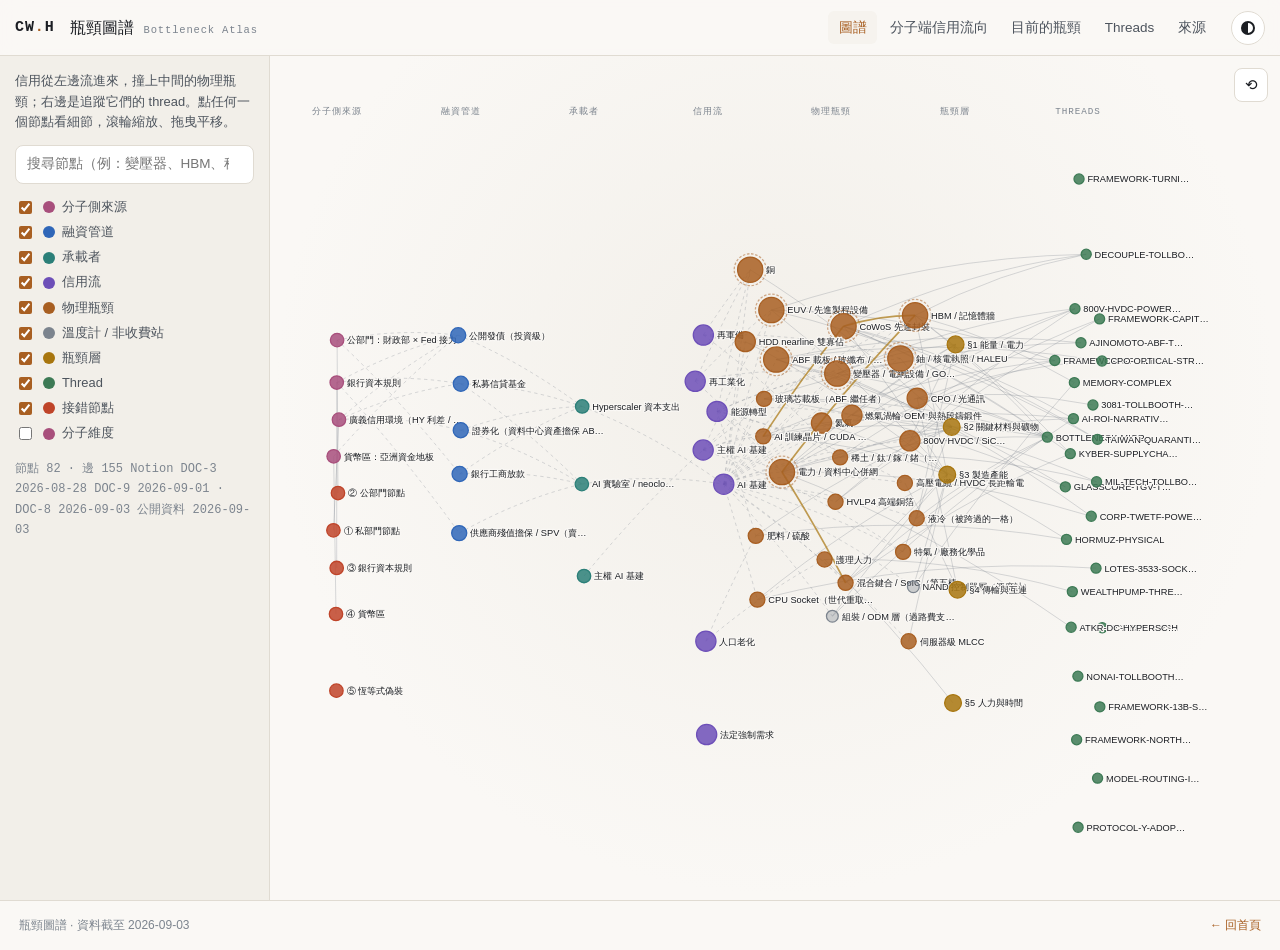
==== atlas/index.html @ 13111d44 "Add interactive bottleneck atlas built from DOC-3 / DOC-9 / DOC-8 and public data New atlas/ subpage" ====
<!DOCTYPE html>
<html lang="zh-Hant">
<head>
<meta charset="utf-8">
<meta name="viewport" content="width=device-width, initial-scale=1">
<title>瓶頸圖譜 · Chen-Wei Hsiung</title>
<meta name="description" content="物理瓶頸 × 信用流的互動圖譜：分母側的物理瓶頸、分子側的信用流向、目前卡住的環節，以及追蹤它們的 thread。資料來自個人 Notion 知識庫與 2026-09 的公開資料。">
<meta property="og:title" content="瓶頸圖譜">
<meta property="og:description" content="在信用抵達之前，先看清它會撞上哪一道牆。">
<link rel="stylesheet" href="atlas.css">
<link rel="icon" href="data:image/svg+xml,<svg xmlns='http://www.w3.org/2000/svg' viewBox='0 0 100 100'><rect width='100' height='100' rx='20' fill='%230d0f12'/><circle cx='30' cy='50' r='11' fill='%23d4884a'/><circle cx='70' cy='30' r='8' fill='%23e0603f'/><circle cx='70' cy='70' r='8' fill='%235f9e78'/><path d='M40 47l22-14M40 53l22 14' stroke='%23a7aeb8' stroke-width='4'/></svg>">
<script>
(function () {
  var r = document.documentElement;
  try {
    var t = localStorage.getItem('cwh-theme');
    if (t === 'light' || t === 'dark') r.setAttribute('data-theme', t);
  } catch (e) {}
})();
</script>
</head>
<body>

<header class="topbar">
  <a class="brand" href="../" title="回首頁">CW<span class="brand-dot">.</span>H</a>
  <span class="site-title">瓶頸圖譜 <small>Bottleneck Atlas</small></span>
  <nav class="tabs" aria-label="視圖">
    <a href="#graph" data-view="graph">圖譜</a>
    <a href="#flow" data-view="flow">分子端信用流向</a>
    <a href="#now" data-view="now">目前的瓶頸</a>
    <a href="#threads" data-view="threads">Threads</a>
    <a href="#sources" data-view="sources">來源</a>
  </nav>
  <button id="themeToggle" class="theme-toggle" type="button" aria-label="切換深淺色"><span class="theme-icon" aria-hidden="true"></span></button>
</header>

<main id="main">

  <!-- ───────── 圖譜 ───────── -->
  <section id="view-graph" class="view">
    <aside class="graph-side">
      <p class="hint">信用從左邊流進來，撞上中間的物理瓶頸；右邊是追蹤它們的 thread。點任何一個節點看細節，滾輪縮放、拖曳平移。</p>
      <label class="search"><input id="graphSearch" type="search" placeholder="搜尋節點（例：變壓器、HBM、租戶信用）" autocomplete="off"></label>
      <div class="legend" id="graphLegend"></div>
      <div class="graph-stats" id="graphStats"></div>
    </aside>
    <div class="graph-stage">
      <svg id="graphSvg" role="img" aria-label="瓶頸圖譜"></svg>
      <div class="graph-tools">
        <button type="button" id="graphReset" title="重置視角">⟲</button>
      </div>
    </div>
  </section>

  <!-- ───────── 分子端信用流向 ───────── -->
  <section id="view-flow" class="view">
    <div class="wrap">
      <header class="view-head">
        <h1>分子端：信用怎麼流到瓶頸</h1>
        <p class="lede" id="flowPrinciple"></p>
      </header>
      <div class="flow-stage">
        <svg id="flowSvg" role="img" aria-label="分子端信用流向圖"></svg>
      </div>
      <p class="fig-note">線寬依公開資料的相對規模粗略示意，不是精確金額。管道上的燈號代表系統內有沒有接上儀表：✅ 有、🟡 有序列未接、🔴 無。點節點看細節。</p>

      <h2>六段傳導鏈：閥門在租戶信用，不在產出價格</h2>
      <ol class="chain" id="flowChain"></ol>
      <p class="fig-note" id="flowChainNote"></p>

      <h2>五種「接錯節點」：儀表為什麼讀起來正常</h2>
      <div class="cards" id="flowMisnodes"></div>

      <div class="two-col">
        <div>
          <h2>可抵押性分界</h2>
          <div class="cards cards-2" id="flowFork"></div>
        </div>
        <div>
          <h2>收租端鏡像</h2>
          <div class="cards" id="flowRent"></div>
        </div>
      </div>

      <h2>四個維度的台帳</h2>
      <div class="table-wrap"><table class="tbl" id="flowDims"></table></div>

      <h2>救援管道的三道閘門</h2>
      <div class="cards cards-3" id="flowGates"></div>
      <p class="callout" id="flowGatesNote"></p>

      <div class="two-col">
        <div>
          <h2>融資側頂部：七訊號組合</h2>
          <div class="card" id="flowTopform"></div>
        </div>
        <div>
          <h2>分子側行為者自陳</h2>
          <div class="card" id="flowWarsh"></div>
          <h2>判別器象限</h2>
          <div class="card" id="flowQuadrant"></div>
        </div>
      </div>
    </div>
  </section>

  <!-- ───────── 目前的瓶頸 ───────── -->
  <section id="view-now" class="view">
    <div class="wrap">
      <header class="view-head">
        <h1>目前卡住的環節</h1>
        <p class="lede">Notion 的裁決日期與公開資料的日期分開標示。燈號讀作「碰撞流數」，不是「當前緊缺度」。</p>
      </header>
      <div class="stats" id="nowStats"></div>

      <h2>Tier 1 · 多重碰撞 + 長時鐘（每週盯）</h2>
      <div class="cards" id="nowTier1"></div>
      <h2>Tier 2 · 升溫中（月度盯）</h2>
      <div class="cards" id="nowTier2"></div>
      <h2>Tier 3 · 紅色碰撞但零覆蓋（盲區）</h2>
      <div class="cards" id="nowTier3"></div>

      <h2>瓶頸遷移接力</h2>
      <ol class="relay" id="nowRelay"></ol>
      <p class="callout" id="nowRelayRule"></p>
      <div class="two-col">
        <div>
          <h3>偵測器：雙邊交期差</h3>
          <div class="card" id="nowDetector"></div>
        </div>
        <div>
          <h3>三種型別</h3>
          <div class="cards" id="nowTypes"></div>
        </div>
      </div>
      <h3>偵測器讀不到的六個具名盲區</h3>
      <div class="cards cards-3" id="nowBlind"></div>

      <h2>信用流 × 瓶頸層碰撞矩陣</h2>
      <div class="table-wrap"><table class="tbl matrix" id="nowMatrix"></table></div>
      <p class="fig-note" id="nowMatrixNote"></p>

      <h2>系統自身的量測瓶頸</h2>
      <p class="lede">分母側追的是「什麼印不出來」；這一段是「什麼量不到」。</p>
      <div class="cards" id="nowGaps"></div>
    </div>
  </section>

  <!-- ───────── Threads ───────── -->
  <section id="view-threads" class="view">
    <div class="wrap">
      <header class="view-head">
        <h1>Threads · 一條線一頁</h1>
        <p class="lede">DOC-8 登記簿：每條 thread 一列，含領域、關鍵字、一句摘要與它掛住的瓶頸節點。摘要已去除任何持倉與價位。</p>
      </header>
      <label class="search"><input id="threadSearch" type="search" placeholder="篩選 thread（名稱、領域、關鍵字）" autocomplete="off"></label>
      <div class="thread-list" id="threadList"></div>
    </div>
  </section>

  <!-- ───────── 來源 ───────── -->
  <section id="view-sources" class="view">
    <div class="wrap">
      <header class="view-head">
        <h1>來源與邊界</h1>
        <p class="lede" id="sourcesLede"></p>
      </header>
      <h2>Notion 知識庫（非公開）</h2>
      <ul class="plain" id="sourcesNotion"></ul>
      <h2>公開資料（2026-09-03 檢索）</h2>
      <ul class="plain" id="sourcesPublic"></ul>
      <h2>刻意排除</h2>
      <ul class="plain">
        <li>任何持倉、部位比例、股數、金額與帳戶結構。</li>
        <li>任何進場價位、觸發價與買賣動作。</li>
        <li>任何即時市場判讀或投資建議。本站只描述機制與量測。</li>
      </ul>
    </div>
  </section>

</main>

<aside id="panel" class="panel" aria-live="polite" hidden>
  <button type="button" class="panel-close" id="panelClose" aria-label="關閉">×</button>
  <div class="panel-body" id="panelBody"></div>
</aside>

<footer class="foot">
  <span>瓶頸圖譜 · 資料截至 <span id="asOf"></span></span>
  <a href="../">← 回首頁</a>
</footer>

<script src="data.js"></script>
<script src="atlas.js"></script>
</body>
</html>
---- atlas/atlas.css ----
/* 瓶頸圖譜 — 與主站共用同一組色彩代號（深色預設，淺色覆寫）。無外部相依。 */
:root {
  --bg:#0d0f12; --bg-alt:#111419; --surface:#171b21; --surface-2:#1d222a;
  --line:#262c35; --line-soft:#1f242c; --text:#e9e6e0; --text-dim:#a7aeb8; --text-mute:#737b86;
  --accent:#d4884a; --accent-dim:#8a5a30; --hot:#e0603f; --warn:#d9a441; --ok:#5f9e78;
  --blue:#5b8dd6; --violet:#9b7bd6; --teal:#4fa8a0; --pink:#c96b9c;
  --serif:"Iowan Old Style","Palatino Linotype",Palatino,Georgia,"Songti TC","Noto Serif CJK TC","PingFang TC",serif;
  --sans:-apple-system,BlinkMacSystemFont,"Segoe UI","Helvetica Neue","PingFang TC","Noto Sans CJK TC","Microsoft JhengHei",sans-serif;
  --mono:ui-monospace,SFMono-Regular,"SF Mono",Menlo,Consolas,monospace;
  --top:56px;
}
:root[data-theme="light"] {
  --bg:#faf8f5; --bg-alt:#f2efe9; --surface:#ffffff; --surface-2:#f6f3ee;
  --line:#e0dbd2; --line-soft:#e9e5dd; --text:#1b1e23; --text-dim:#4d545d; --text-mute:#7c848e;
  --accent:#a85f22; --accent-dim:#c99a6d; --hot:#bf4429; --warn:#a8760f; --ok:#3d7a55;
  --blue:#2f66b8; --violet:#6d4fb8; --teal:#2b7f78; --pink:#a84f7c;
}
@media (prefers-color-scheme: light) {
  :root:not([data-theme="dark"]) {
    --bg:#faf8f5; --bg-alt:#f2efe9; --surface:#ffffff; --surface-2:#f6f3ee;
    --line:#e0dbd2; --line-soft:#e9e5dd; --text:#1b1e23; --text-dim:#4d545d; --text-mute:#7c848e;
    --accent:#a85f22; --accent-dim:#c99a6d; --hot:#bf4429; --warn:#a8760f; --ok:#3d7a55;
    --blue:#2f66b8; --violet:#6d4fb8; --teal:#2b7f78; --pink:#a84f7c;
  }
}

* { box-sizing:border-box; }
html, body { margin:0; background:var(--bg); color:var(--text); font-family:var(--sans); font-size:15px; line-height:1.6; }
a { color:var(--accent); text-decoration:none; }
a:hover { text-decoration:underline; }
h1, h2, h3 { font-family:var(--serif); font-weight:600; letter-spacing:.01em; margin:0; }
h1 { font-size:1.7rem; }
h2 { font-size:1.25rem; margin-top:2.2rem; margin-bottom:.8rem; padding-bottom:.35rem; border-bottom:1px solid var(--line); }
h3 { font-size:1.05rem; margin-top:1.4rem; margin-bottom:.6rem; }
small { color:var(--text-mute); }
code { font-family:var(--mono); font-size:.85em; color:var(--text-dim); }

/* ───────── 頂欄 ───────── */
.topbar { position:sticky; top:0; z-index:30; height:var(--top); display:flex; align-items:center; gap:1rem; padding:0 1rem;
  background:color-mix(in srgb, var(--bg) 88%, transparent); backdrop-filter:blur(10px); border-bottom:1px solid var(--line); }
.brand { font-family:var(--mono); font-weight:700; letter-spacing:.06em; color:var(--text); }
.brand-dot { color:var(--accent); }
.site-title { font-family:var(--serif); font-size:1.05rem; white-space:nowrap; }
.site-title small { margin-left:.4rem; font-family:var(--mono); font-size:.7rem; letter-spacing:.08em; }
.tabs { display:flex; gap:.15rem; margin-left:auto; overflow-x:auto; }
.tabs a { padding:.35rem .7rem; border-radius:6px; color:var(--text-dim); font-size:.9rem; white-space:nowrap; }
.tabs a:hover { color:var(--text); text-decoration:none; background:var(--surface); }
.tabs a.active { color:var(--accent); background:var(--surface-2); }
.theme-toggle { width:34px; height:34px; border-radius:50%; border:1px solid var(--line); background:var(--surface); cursor:pointer; display:grid; place-items:center; }
.theme-icon { width:14px; height:14px; border-radius:50%; background:linear-gradient(90deg, var(--text) 50%, transparent 50%); border:2px solid var(--text); }

/* ───────── 視圖 ───────── */
.view { display:none; }
.view.active { display:block; }
.wrap { max-width:1120px; margin:0 auto; padding:2rem 1.25rem 4rem; }
.view-head { margin-bottom:1.2rem; }
.lede { color:var(--text-dim); max-width:70ch; margin:.5rem 0 0; }
.hint { color:var(--text-dim); font-size:.86rem; margin:0 0 .8rem; }
.fig-note { color:var(--text-mute); font-size:.82rem; margin:.5rem 0 0; }
.callout { border-left:3px solid var(--accent); background:var(--surface); padding:.7rem 1rem; border-radius:0 8px 8px 0; color:var(--text-dim); font-size:.92rem; }
.two-col { display:grid; grid-template-columns:1fr 1fr; gap:1.5rem; }
@media (max-width: 860px) { .two-col { grid-template-columns:1fr; } }

/* ───────── 圖譜 ───────── */
#view-graph.active { display:grid; grid-template-columns:270px 1fr; height:calc(100vh - var(--top)); }
.graph-side { border-right:1px solid var(--line); padding:1rem; overflow:auto; background:var(--bg-alt); }
.graph-stage { position:relative; overflow:hidden; background:radial-gradient(ellipse at 50% 40%, var(--bg-alt), var(--bg) 70%); }
#graphSvg { width:100%; height:100%; display:block; cursor:grab; }
#graphSvg.dragging { cursor:grabbing; }
.graph-tools { position:absolute; right:.8rem; top:.8rem; display:flex; gap:.4rem; }
.graph-tools button { width:34px; height:34px; border-radius:8px; border:1px solid var(--line); background:var(--surface); color:var(--text); cursor:pointer; font-size:1rem; }
.search { display:block; margin-bottom:.9rem; }
.search input { width:100%; padding:.5rem .7rem; border-radius:8px; border:1px solid var(--line); background:var(--surface); color:var(--text); font:inherit; font-size:.9rem; }
.legend { display:flex; flex-direction:column; gap:.3rem; margin-bottom:1rem; }
.legend label { display:flex; align-items:center; gap:.5rem; font-size:.86rem; color:var(--text-dim); cursor:pointer; }
.legend input { accent-color:var(--accent); }
.legend .sw { width:12px; height:12px; border-radius:50%; flex:none; }
.graph-stats { font-size:.8rem; color:var(--text-mute); font-family:var(--mono); line-height:1.7; }
@media (max-width: 860px) {
  #view-graph.active { grid-template-columns:1fr; grid-template-rows:auto 1fr; height:auto; }
  .graph-side { border-right:0; border-bottom:1px solid var(--line); }
  .graph-stage { height:70vh; }
  .legend { flex-direction:row; flex-wrap:wrap; gap:.4rem .9rem; }
}

/* SVG 節點樣式 */
.gnode { cursor:pointer; }
.gnode circle { stroke-width:1.5; transition:opacity .2s; }
.gnode text { font-family:var(--sans); font-size:11px; fill:var(--text); paint-order:stroke; stroke:var(--bg); stroke-width:3px; stroke-linejoin:round; pointer-events:none; }
.gnode.dim { opacity:.14; }
.gnode.hit circle { stroke:var(--text); stroke-width:3; }
.gnode.selected circle { stroke:var(--text); stroke-width:3.5; }
.gedge { stroke:var(--text-mute); stroke-opacity:.35; fill:none; transition:stroke-opacity .2s; }
.gedge.dim { stroke-opacity:.05; }
.gedge.hot { stroke:var(--accent); stroke-opacity:.9; }
.gedge.flow { stroke-dasharray:4 4; }
.gedge.migrate { stroke:var(--warn); stroke-opacity:.7; stroke-width:2; }
.gcol-label { font-family:var(--mono); font-size:11px; letter-spacing:.1em; fill:var(--text-mute); text-anchor:middle; }

/* ───────── 流向圖 ───────── */
.flow-stage { background:var(--bg-alt); border:1px solid var(--line); border-radius:12px; overflow-x:auto; }
#flowSvg { display:block; width:100%; min-width:960px; height:auto; }
.fnode { cursor:pointer; }
.fnode rect { fill:var(--surface); stroke:var(--line); stroke-width:1.2; rx:8; }
.fnode:hover rect, .fnode.selected rect { stroke:var(--accent); stroke-width:2; }
.fnode text { font-family:var(--sans); font-size:12px; fill:var(--text); pointer-events:none; }
.fnode .sub { font-size:10px; fill:var(--text-mute); }
.flink { fill:none; stroke:var(--accent); stroke-opacity:.28; }
.flink.pipe { stroke:var(--blue); }
.flink.tenant { stroke:var(--teal); }
.flink.fork { stroke:var(--accent); }
.flink.dead { stroke:var(--text-mute); stroke-dasharray:5 5; stroke-opacity:.5; }
.fcol { font-family:var(--mono); font-size:11px; letter-spacing:.1em; fill:var(--text-mute); }
.fbadge { font-size:11px; }
.fmis { font-family:var(--mono); font-size:11px; fill:var(--hot); font-weight:700; }

.chain { display:grid; grid-template-columns:repeat(6, 1fr); gap:.5rem; list-style:none; padding:0; margin:0; counter-reset:c; }
.chain li { background:var(--surface); border:1px solid var(--line); border-radius:10px; padding:.7rem .8rem; font-size:.86rem; position:relative; }
.chain li .n { font-family:var(--mono); color:var(--text-mute); font-size:.75rem; display:block; }
.chain li.blind { border-style:dashed; color:var(--text-dim); }
.chain li.blind::after { content:'看不見'; position:absolute; top:.5rem; right:.6rem; font-size:.7rem; color:var(--hot); font-family:var(--mono); }
.chain li.valve { border-color:var(--hot); }
.chain li.valve .n::after { content:' 閥門'; color:var(--hot); }
@media (max-width: 860px) { .chain { grid-template-columns:repeat(2,1fr); } }

/* ───────── 卡片 ───────── */
.cards { display:grid; grid-template-columns:repeat(auto-fill, minmax(300px, 1fr)); gap:.9rem; }
.cards-2 { grid-template-columns:repeat(auto-fill, minmax(240px, 1fr)); }
.cards-3 { grid-template-columns:repeat(auto-fill, minmax(260px, 1fr)); }
.card { background:var(--surface); border:1px solid var(--line); border-radius:12px; padding:.95rem 1.05rem; font-size:.9rem; }
.card.clickable { cursor:pointer; transition:border-color .15s, transform .15s; }
.card.clickable:hover { border-color:var(--accent); transform:translateY(-1px); }
.card h4 { margin:0 0 .35rem; font-family:var(--serif); font-size:1.02rem; font-weight:600; }
.card p { margin:.35rem 0; color:var(--text-dim); }
.card .meta { display:flex; flex-wrap:wrap; gap:.35rem; margin:.4rem 0; }
.card .tag, .badge { display:inline-block; padding:.1rem .5rem; border-radius:999px; font-size:.74rem; border:1px solid var(--line); color:var(--text-dim); background:var(--bg-alt); white-space:nowrap; }
.badge.t1 { border-color:var(--hot); color:var(--hot); }
.badge.t2 { border-color:var(--warn); color:var(--warn); }
.badge.t3 { border-color:var(--text-mute); }
.badge.acc { border-color:var(--accent); color:var(--accent); }
.badge.ok { border-color:var(--ok); color:var(--ok); }
.reading { border-left:3px solid var(--line); padding:.35rem .7rem; margin:.45rem 0; font-size:.86rem; }
.reading.notion { border-color:var(--violet); }
.reading.public { border-color:var(--ok); }
.reading .src { display:block; font-size:.76rem; color:var(--text-mute); font-family:var(--mono); margin-top:.2rem; }
.stats { display:grid; grid-template-columns:repeat(auto-fit, minmax(190px,1fr)); gap:.8rem; margin:1rem 0 .5rem; }
.stat { background:var(--surface); border:1px solid var(--line); border-radius:12px; padding:.8rem 1rem; }
.stat .n { font-family:var(--serif); font-size:1.5rem; color:var(--accent); }
.stat .l { font-size:.8rem; color:var(--text-dim); }
.stat .d { font-size:.72rem; color:var(--text-mute); font-family:var(--mono); }

/* 接力 */
.relay { list-style:none; padding:0; margin:0; display:grid; grid-template-columns:repeat(5,1fr); gap:.5rem; }
.relay li { background:var(--surface); border:1px solid var(--line); border-radius:10px; padding:.7rem .8rem; font-size:.86rem; cursor:pointer; position:relative; }
.relay li .y { font-family:var(--mono); font-size:.75rem; color:var(--text-mute); }
.relay li .s { display:inline-block; margin-top:.3rem; font-size:.72rem; padding:.05rem .45rem; border-radius:999px; border:1px solid var(--line); }
.relay li.done .s { color:var(--ok); border-color:var(--ok); }
.relay li.live .s { color:var(--hot); border-color:var(--hot); }
.relay li.open { border-style:dashed; }
.relay li.open .s { color:var(--warn); border-color:var(--warn); }
.relay li:hover { border-color:var(--accent); }
@media (max-width: 860px) { .relay { grid-template-columns:repeat(2,1fr); } }

/* 表格 */
.table-wrap { overflow-x:auto; border:1px solid var(--line); border-radius:12px; }
.tbl { border-collapse:collapse; width:100%; font-size:.86rem; }
.tbl th, .tbl td { padding:.5rem .7rem; border-bottom:1px solid var(--line-soft); text-align:left; vertical-align:top; }
.tbl th { background:var(--surface-2); font-weight:600; font-size:.8rem; color:var(--text-dim); white-space:nowrap; }
.tbl tr:last-child td { border-bottom:0; }
.matrix td { white-space:nowrap; }
.matrix td.row-head { font-weight:600; color:var(--text); }

/* thread 列表 */
.thread-list { display:flex; flex-direction:column; gap:.6rem; margin-top:1rem; }
.thread { background:var(--surface); border:1px solid var(--line); border-radius:12px; padding:.8rem 1rem; cursor:pointer; }
.thread:hover { border-color:var(--accent); }
.thread .name { font-family:var(--mono); font-size:.86rem; color:var(--accent); }
.thread .status { font-size:.78rem; color:var(--text-dim); margin-left:.5rem; }
.thread .sum { color:var(--text-dim); font-size:.88rem; margin:.35rem 0 .3rem; }
.thread .kw { display:flex; flex-wrap:wrap; gap:.3rem; }
.thread .kw span { font-size:.72rem; padding:.05rem .45rem; border-radius:999px; background:var(--bg-alt); border:1px solid var(--line-soft); color:var(--text-mute); }
.plain { padding-left:1.2rem; color:var(--text-dim); }
.plain li { margin:.3rem 0; }

/* ───────── 側欄 ───────── */
.panel { position:fixed; top:var(--top); right:0; bottom:0; width:min(420px, 100%); background:var(--surface); border-left:1px solid var(--line);
  box-shadow:-12px 0 30px rgba(0,0,0,.25); z-index:25; overflow:auto; transform:translateX(0); }
.panel[hidden] { display:none; }
.panel-close { position:sticky; top:.5rem; float:right; margin:.5rem .5rem 0 0; width:32px; height:32px; border-radius:50%; border:1px solid var(--line); background:var(--surface-2); color:var(--text); cursor:pointer; font-size:1.1rem; z-index:2; }
.panel-body { padding:1rem 1.2rem 2rem; font-size:.9rem; }
.panel-body h3 { font-size:1.2rem; margin:.4rem 0 .5rem; }
.panel-body .type { font-family:var(--mono); font-size:.72rem; letter-spacing:.1em; color:var(--text-mute); text-transform:uppercase; }
.panel-body p { color:var(--text-dim); margin:.45rem 0; }
.panel-body .kv { display:grid; grid-template-columns:5.5em 1fr; gap:.25rem .6rem; margin:.6rem 0; font-size:.86rem; }
.panel-body .kv dt { color:var(--text-mute); }
.panel-body .kv dd { margin:0; }
.panel-body h5 { margin:.9rem 0 .3rem; font-size:.8rem; letter-spacing:.08em; color:var(--text-mute); text-transform:uppercase; font-family:var(--mono); }
.chips { display:flex; flex-wrap:wrap; gap:.35rem; }
.chip { font-size:.78rem; padding:.15rem .55rem; border-radius:999px; border:1px solid var(--line); background:var(--bg-alt); color:var(--text); cursor:pointer; }
.chip:hover { border-color:var(--accent); color:var(--accent); }
.panel-body table { width:100%; border-collapse:collapse; font-size:.82rem; }
.panel-body td { padding:.3rem .4rem; border-bottom:1px solid var(--line-soft); vertical-align:top; }
.panel-body td:first-child { font-weight:600; white-space:nowrap; }
.notion-ref { font-family:var(--mono); font-size:.74rem; color:var(--text-mute); margin-top:1rem; }

/* 頁尾 */
.foot { display:flex; justify-content:space-between; padding:1rem 1.25rem; border-top:1px solid var(--line); color:var(--text-mute); font-size:.8rem; }
#view-graph.active ~ .foot { display:none; }
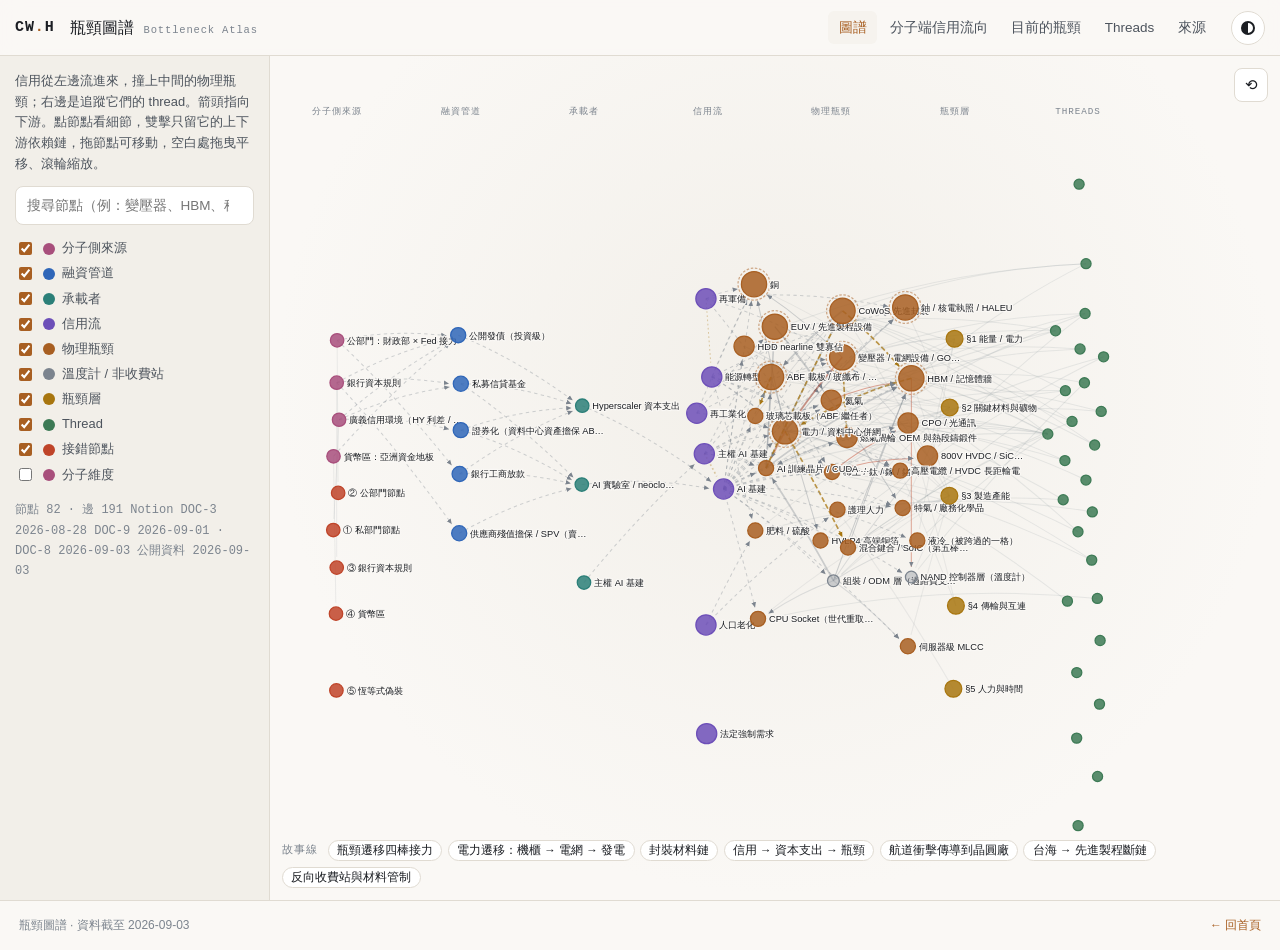
==== commit a4a03491: "Typed directed edges, dependency-chain focus, story lines and per-fact sources Data layer (atlas/dat" ====
--- a/atlas/index.html
+++ b/atlas/index.html
@@ -39,7 +39,7 @@
   <!-- ───────── 圖譜 ───────── -->
   <section id="view-graph" class="view">
     <aside class="graph-side">
-      <p class="hint">信用從左邊流進來，撞上中間的物理瓶頸；右邊是追蹤它們的 thread。點任何一個節點看細節，滾輪縮放、拖曳平移。</p>
+      <p class="hint">信用從左邊流進來，撞上中間的物理瓶頸；右邊是追蹤它們的 thread。箭頭指向下游。點節點看細節，雙擊只留它的上下游依賴鏈，拖節點可移動，空白處拖曳平移、滾輪縮放。</p>
       <label class="search"><input id="graphSearch" type="search" placeholder="搜尋節點（例：變壓器、HBM、租戶信用）" autocomplete="off"></label>
       <div class="legend" id="graphLegend"></div>
       <div class="graph-stats" id="graphStats"></div>
@@ -47,8 +47,11 @@
     <div class="graph-stage">
       <svg id="graphSvg" role="img" aria-label="瓶頸圖譜"></svg>
       <div class="graph-tools">
+        <span class="graph-mode" id="graphMode"></span>
+        <button type="button" id="graphExit" title="返回全圖" hidden>← 全圖</button>
         <button type="button" id="graphReset" title="重置視角">⟲</button>
       </div>
+      <div class="storybar" id="storyBar"></div>
     </div>
   </section>
 
--- a/atlas/atlas.css
+++ b/atlas/atlas.css
@@ -84,17 +84,28 @@
 }
 
 /* SVG 節點樣式 */
-.gnode { cursor:pointer; }
+.gnode { cursor:grab; }
+.gnode.drag { cursor:grabbing; }
+.gnode.drag circle { stroke:var(--text); stroke-width:3; }
 .gnode circle { stroke-width:1.5; transition:opacity .2s; }
 .gnode text { font-family:var(--sans); font-size:11px; fill:var(--text); paint-order:stroke; stroke:var(--bg); stroke-width:3px; stroke-linejoin:round; pointer-events:none; }
 .gnode.dim { opacity:.14; }
 .gnode.hit circle { stroke:var(--text); stroke-width:3; }
 .gnode.selected circle { stroke:var(--text); stroke-width:3.5; }
-.gedge { stroke:var(--text-mute); stroke-opacity:.35; fill:none; transition:stroke-opacity .2s; }
+.gedge { stroke:var(--text-mute); stroke-opacity:.35; fill:none; transition:stroke-opacity .2s; stroke-width:1.2; }
+.gedge.s-high { stroke-width:2; }
+.gedge.s-low { stroke-opacity:.22; }
+.gedge.constrains { stroke:var(--hot); stroke-opacity:.45; }
+.gedge.competes_with { stroke:var(--warn); stroke-dasharray:2 3; }
+.gedge.migrates_to { stroke:var(--warn); stroke-dasharray:6 3; stroke-width:2; stroke-opacity:.75; }
+.gedge.collides, .gedge.funds, .gedge.spends { stroke-dasharray:4 4; }
+.gedge.tracks { stroke-opacity:.15; }
+.gedge.contains { stroke-opacity:.12; }
+.gedge.hidden, .gnode.hidden, .gcols.hidden { display:none; }
+.gnode.t-thread text { opacity:0; transition:opacity .15s; }
+.gnode.t-thread:hover text, .gnode.t-thread.selected text, .gnode.t-thread.near text, .gnode.t-thread.hit text { opacity:1; }
 .gedge.dim { stroke-opacity:.05; }
 .gedge.hot { stroke:var(--accent); stroke-opacity:.9; }
-.gedge.flow { stroke-dasharray:4 4; }
-.gedge.migrate { stroke:var(--warn); stroke-opacity:.7; stroke-width:2; }
 .gcol-label { font-family:var(--mono); font-size:11px; letter-spacing:.1em; fill:var(--text-mute); text-anchor:middle; }
 
 /* ───────── 流向圖 ───────── */
@@ -206,3 +217,33 @@
 /* 頁尾 */
 .foot { display:flex; justify-content:space-between; padding:1rem 1.25rem; border-top:1px solid var(--line); color:var(--text-mute); font-size:.8rem; }
 #view-graph.active ~ .foot { display:none; }
+
+/* 圖譜模式列與故事線 */
+.graph-mode { align-self:center; font-family:var(--mono); font-size:.75rem; color:var(--accent); background:var(--surface); border:1px solid var(--line); border-radius:8px; padding:.35rem .6rem; max-width:40vw; overflow:hidden; text-overflow:ellipsis; white-space:nowrap; }
+.graph-mode:empty { display:none; }
+.graph-tools button#graphExit { width:auto; padding:0 .7rem; font-size:.85rem; }
+.storybar { position:absolute; left:.8rem; right:.8rem; bottom:.8rem; display:flex; flex-wrap:wrap; align-items:center; gap:.35rem; pointer-events:none; }
+.storybar > * { pointer-events:auto; }
+.storybar .story-label { font-family:var(--mono); font-size:.7rem; letter-spacing:.1em; color:var(--text-mute); margin-right:.3rem; }
+.storybar .chip { background:var(--surface); font-family:inherit; }
+.storybar .chip.active { background:var(--accent); color:var(--bg); border-color:var(--accent); }
+.btn-row { display:flex; gap:.5rem; flex-wrap:wrap; margin:.5rem 0 .8rem; }
+.btn-focus { display:inline-block; padding:.45rem .9rem; border-radius:8px; border:1px solid var(--accent); background:var(--accent); color:var(--bg); font:inherit; font-size:.85rem; font-weight:600; cursor:pointer; margin:.4rem 0 .6rem; }
+.btn-focus.ghost { background:transparent; color:var(--accent); }
+.btn-focus:hover { filter:brightness(1.08); }
+.rels { list-style:none; padding:0; margin:.2rem 0 .6rem; display:flex; flex-direction:column; gap:.35rem; }
+.rels li { font-size:.84rem; line-height:1.5; }
+.rels .rel { font-family:var(--mono); font-size:.7rem; letter-spacing:.08em; color:var(--accent); border:1px solid var(--line); border-radius:4px; padding:.05rem .35rem; margin-right:.25rem; }
+.rels .rel.hop { color:var(--text-mute); }
+.rels .why { display:block; color:var(--text-dim); font-size:.8rem; margin-top:.1rem; padding-left:.2rem; }
+.facts { list-style:none; padding:0; margin:.2rem 0 .6rem; display:flex; flex-direction:column; gap:.45rem; }
+.facts li { font-size:.84rem; line-height:1.5; border-left:3px solid var(--ok); padding:.2rem .7rem; }
+.facts li b { color:var(--text); font-variant-numeric:tabular-nums; }
+.facts .src { display:block; font-family:var(--mono); font-size:.72rem; color:var(--text-mute); margin-top:.15rem; }
+.story-steps { padding-left:1.4rem; margin:.3rem 0; display:flex; flex-direction:column; gap:.35rem; font-size:.86rem; }
+/* 側欄開啟時，圖譜的工具列與故事線列往左讓位 */
+body:has(#panel:not([hidden])) .graph-tools { right: calc(min(420px, 100%) + .8rem); }
+body:has(#panel:not([hidden])) .storybar { right: calc(min(420px, 100%) + .8rem); }
+@media (max-width: 860px) {
+  body:has(#panel:not([hidden])) .graph-tools, body:has(#panel:not([hidden])) .storybar { right: .8rem; }
+}
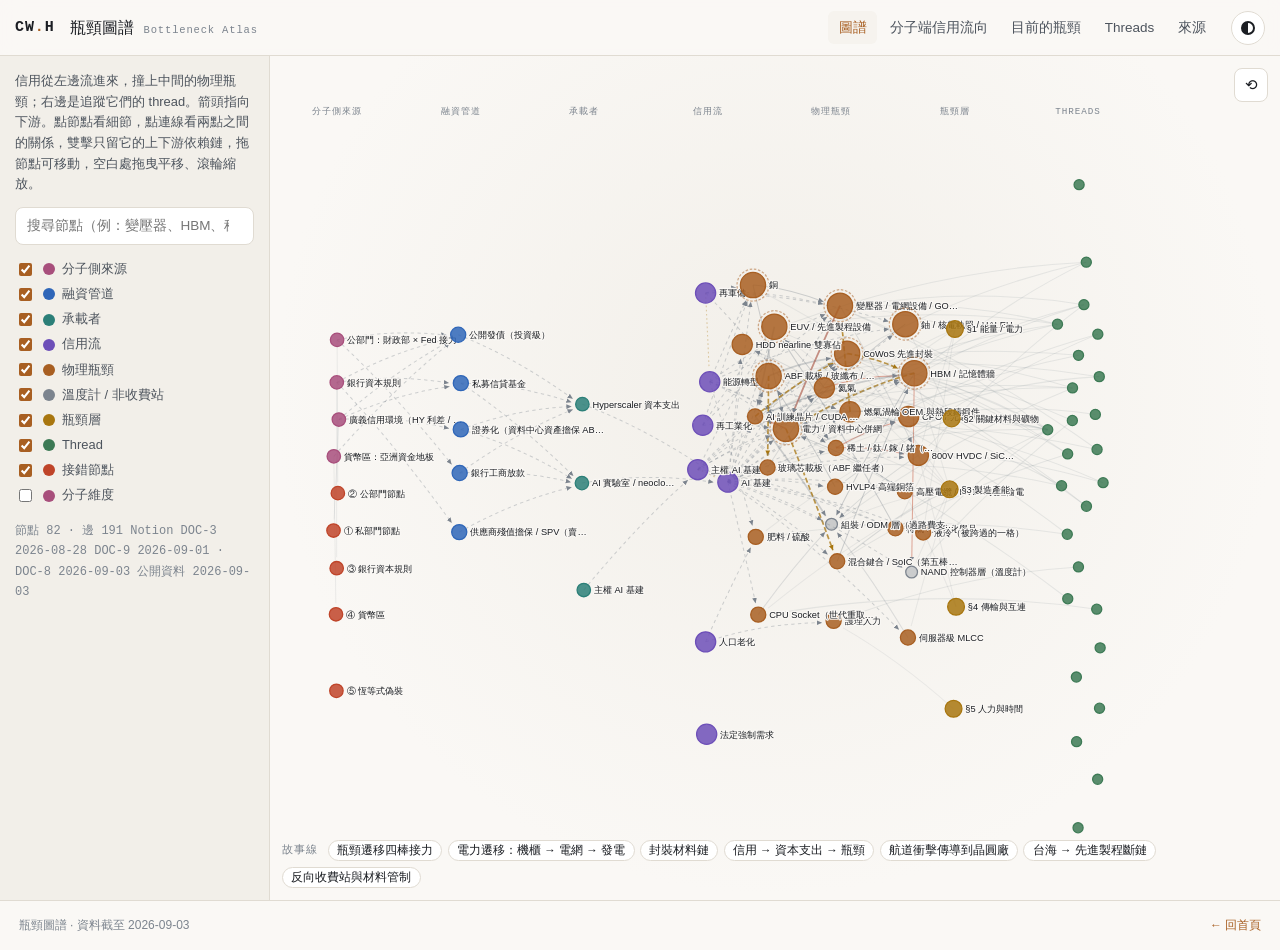
==== commit c61872a8: "Clickable edges with a relationship panel; arrows always point downstream Each edge gets a transpare" ====
--- a/atlas/index.html
+++ b/atlas/index.html
@@ -39,7 +39,7 @@
   <!-- ───────── 圖譜 ───────── -->
   <section id="view-graph" class="view">
     <aside class="graph-side">
-      <p class="hint">信用從左邊流進來，撞上中間的物理瓶頸；右邊是追蹤它們的 thread。箭頭指向下游。點節點看細節，雙擊只留它的上下游依賴鏈，拖節點可移動，空白處拖曳平移、滾輪縮放。</p>
+      <p class="hint">信用從左邊流進來，撞上中間的物理瓶頸；右邊是追蹤它們的 thread。箭頭指向下游。點節點看細節，點連線看兩點之間的關係，雙擊只留它的上下游依賴鏈，拖節點可移動，空白處拖曳平移、滾輪縮放。</p>
       <label class="search"><input id="graphSearch" type="search" placeholder="搜尋節點（例：變壓器、HBM、租戶信用）" autocomplete="off"></label>
       <div class="legend" id="graphLegend"></div>
       <div class="graph-stats" id="graphStats"></div>
--- a/atlas/atlas.css
+++ b/atlas/atlas.css
@@ -65,7 +65,7 @@
 #view-graph.active { display:grid; grid-template-columns:270px 1fr; height:calc(100vh - var(--top)); }
 .graph-side { border-right:1px solid var(--line); padding:1rem; overflow:auto; background:var(--bg-alt); }
 .graph-stage { position:relative; overflow:hidden; background:radial-gradient(ellipse at 50% 40%, var(--bg-alt), var(--bg) 70%); }
-#graphSvg { width:100%; height:100%; display:block; cursor:grab; }
+#graphSvg { width:100%; height:100%; display:block; cursor:grab; touch-action:none; }
 #graphSvg.dragging { cursor:grabbing; }
 .graph-tools { position:absolute; right:.8rem; top:.8rem; display:flex; gap:.4rem; }
 .graph-tools button { width:34px; height:34px; border-radius:8px; border:1px solid var(--line); background:var(--surface); color:var(--text); cursor:pointer; font-size:1rem; }
@@ -101,10 +101,15 @@
 .gedge.collides, .gedge.funds, .gedge.spends { stroke-dasharray:4 4; }
 .gedge.tracks { stroke-opacity:.15; }
 .gedge.contains { stroke-opacity:.12; }
-.gedge.hidden, .gnode.hidden, .gcols.hidden { display:none; }
+.gedge.hidden, .gedge-hit.hidden, .gnode.hidden, .gcols.hidden { display:none; }
 .gnode.t-thread text { opacity:0; transition:opacity .15s; }
 .gnode.t-thread:hover text, .gnode.t-thread.selected text, .gnode.t-thread.near text, .gnode.t-thread.hit text { opacity:1; }
 .gedge.dim { stroke-opacity:.05; }
+.gedge-hit { stroke:transparent; stroke-width:16; fill:none; pointer-events:stroke; cursor:pointer; }
+.gedge.hover { stroke-opacity:.95; stroke-width:2.5; }
+.gedge.selected { stroke:var(--accent); stroke-opacity:1; stroke-width:3; }
+.panel-body h3 .arrow { color:var(--text-mute); font-family:var(--mono); margin:0 .2rem; }
+.panel-body h3 .chip { font-size:.95rem; font-family:var(--serif); }
 .gedge.hot { stroke:var(--accent); stroke-opacity:.9; }
 .gcol-label { font-family:var(--mono); font-size:11px; letter-spacing:.1em; fill:var(--text-mute); text-anchor:middle; }
 
